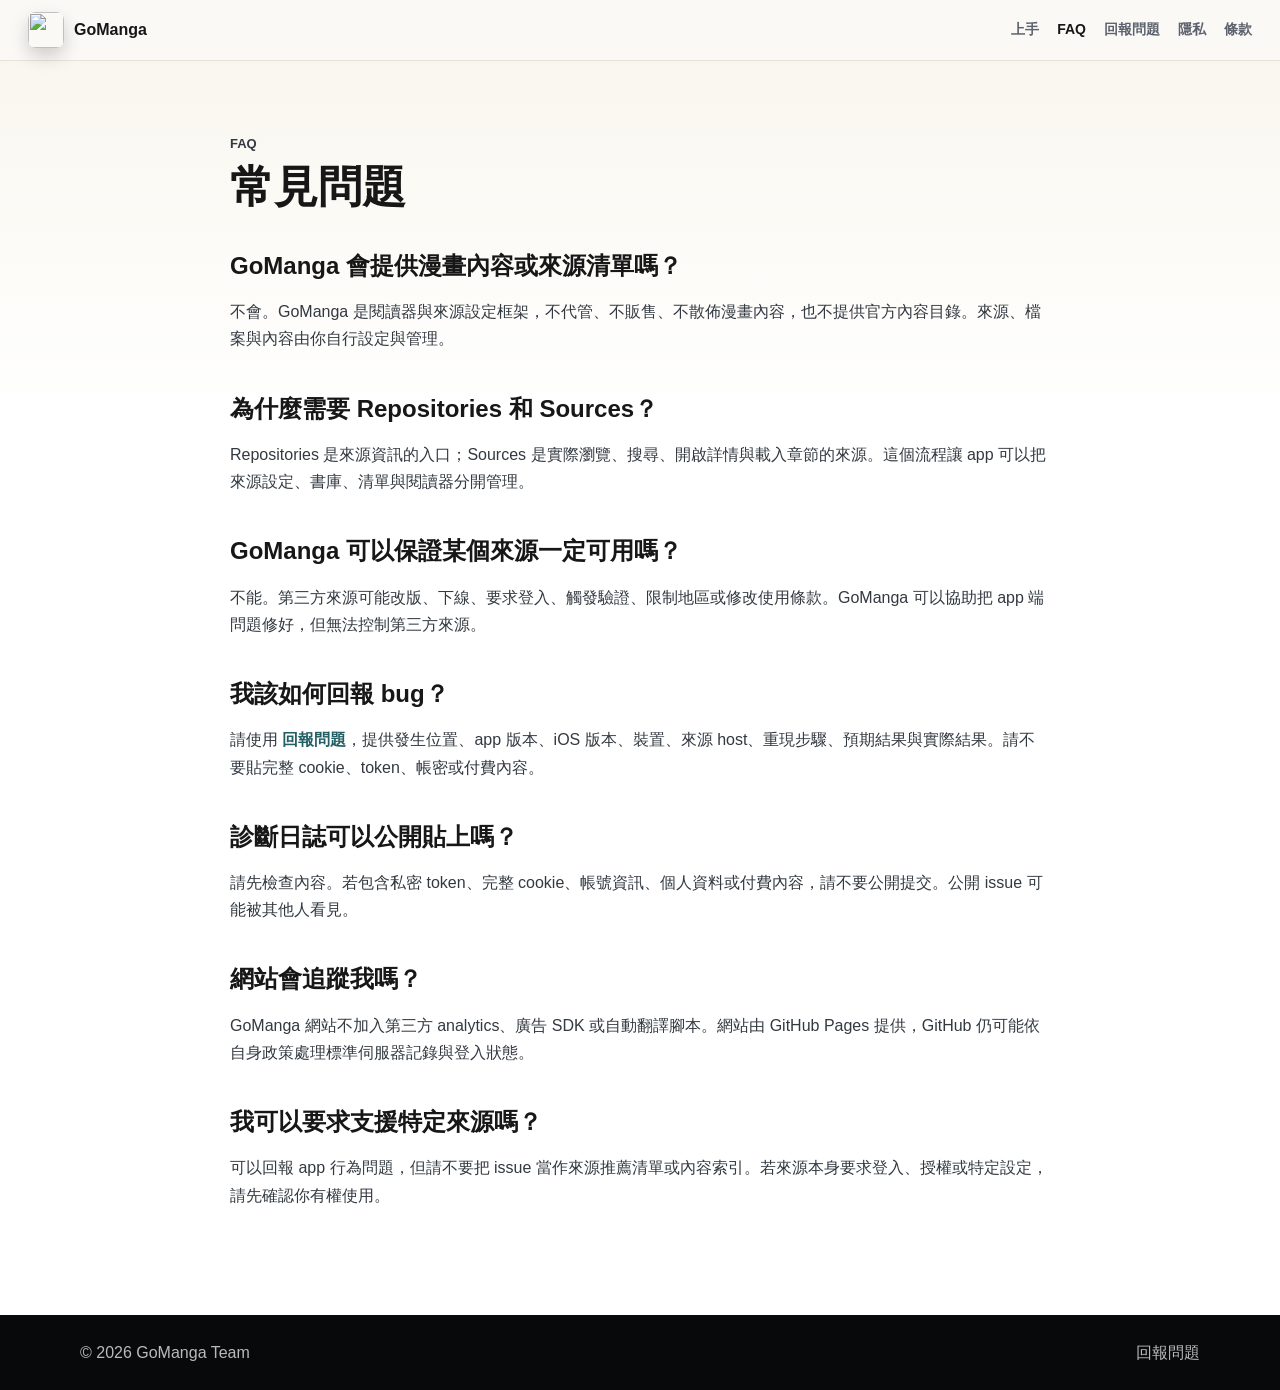
==== faq.html @ 659fbdc1 "Refine website content and support docs" ====
<!doctype html>
<html lang="zh-Hant">
<head>
  <meta charset="utf-8">
  <meta name="viewport" content="width=device-width, initial-scale=1">
  <title>FAQ | GoManga</title>
  <meta name="description" content="GoManga FAQ：來源、內容、資料、支援、GitHub issue 與隱私邊界。">
  <link rel="icon" href="assets/app-icon.png">
  <link rel="stylesheet" href="assets/styles.css">
</head>
<body class="document-page">
  <header class="site-header">
    <a class="brand" href="index.html" aria-label="GoManga 首頁">
      <img src="assets/app-icon.png" alt="" width="36" height="36">
      <span>GoManga</span>
    </a>
    <nav class="nav-links" aria-label="主要導覽">
      <a href="getting-started.html">上手</a>
      <a aria-current="page" href="faq.html">FAQ</a>
      <a href="support.html">回報問題</a>
      <a href="privacy.html">隱私</a>
      <a href="terms.html">條款</a>
    </nav>
  </header>

  <main class="document-shell">
    <p class="section-kicker">FAQ</p>
    <h1>常見問題</h1>

    <section>
      <h2>GoManga 會提供漫畫內容或來源清單嗎？</h2>
      <p>不會。GoManga 是閱讀器與來源設定框架，不代管、不販售、不散佈漫畫內容，也不提供官方內容目錄。來源、檔案與內容由你自行設定與管理。</p>
    </section>

    <section>
      <h2>為什麼需要 Repositories 和 Sources？</h2>
      <p>Repositories 是來源資訊的入口；Sources 是實際瀏覽、搜尋、開啟詳情與載入章節的來源。這個流程讓 app 可以把來源設定、書庫、清單與閱讀器分開管理。</p>
    </section>

    <section>
      <h2>GoManga 可以保證某個來源一定可用嗎？</h2>
      <p>不能。第三方來源可能改版、下線、要求登入、觸發驗證、限制地區或修改使用條款。GoManga 可以協助把 app 端問題修好，但無法控制第三方來源。</p>
    </section>

    <section>
      <h2>我該如何回報 bug？</h2>
      <p>請使用 <a href="support.html">回報問題</a>，提供發生位置、app 版本、iOS 版本、裝置、來源 host、重現步驟、預期結果與實際結果。請不要貼完整 cookie、token、帳密或付費內容。</p>
    </section>

    <section>
      <h2>診斷日誌可以公開貼上嗎？</h2>
      <p>請先檢查內容。若包含私密 token、完整 cookie、帳號資訊、個人資料或付費內容，請不要公開提交。公開 issue 可能被其他人看見。</p>
    </section>

    <section>
      <h2>網站會追蹤我嗎？</h2>
      <p>GoManga 網站不加入第三方 analytics、廣告 SDK 或自動翻譯腳本。網站由 GitHub Pages 提供，GitHub 仍可能依自身政策處理標準伺服器記錄與登入狀態。</p>
    </section>

    <section>
      <h2>我可以要求支援特定來源嗎？</h2>
      <p>可以回報 app 行為問題，但請不要把 issue 當作來源推薦清單或內容索引。若來源本身要求登入、授權或特定設定，請先確認你有權使用。</p>
    </section>
  </main>

  <footer class="site-footer">
    <div class="shell footer-layout">
      <span>© 2026 GoManga Team</span>
      <a href="support.html">回報問題</a>
    </div>
  </footer>
</body>
</html>
---- assets/styles.css ----
:root {
  color-scheme: light dark;
  --ink: #171717;
  --muted: #5c626d;
  --paper: #fbfaf7;
  --surface: #ffffff;
  --line: #dedbd2;
  --brand: #f4bd32;
  --brand-strong: #c89013;
  --accent: #2e6f73;
  --night: #08090b;
  --night-soft: #14171b;
  --night-line: #2a2f36;
  --radius: 8px;
  --shadow: 0 18px 48px rgba(0, 0, 0, 0.16);
  font-family: -apple-system, BlinkMacSystemFont, "Segoe UI", "Noto Sans TC", "PingFang TC", sans-serif;
}

* {
  box-sizing: border-box;
}

html {
  scroll-behavior: smooth;
}

body {
  margin: 0;
  background: var(--paper);
  color: var(--ink);
  font-size: 16px;
  line-height: 1.7;
}

a {
  color: inherit;
  text-decoration: none;
}

a:hover {
  text-decoration: underline;
  text-decoration-thickness: 2px;
  text-underline-offset: 4px;
}

.site-header {
  position: sticky;
  top: 0;
  z-index: 20;
  display: flex;
  align-items: center;
  justify-content: space-between;
  gap: 24px;
  padding: 12px 28px;
  background: rgba(251, 250, 247, 0.86);
  border-bottom: 1px solid rgba(222, 219, 210, 0.75);
  backdrop-filter: blur(18px);
}

.brand {
  display: inline-flex;
  align-items: center;
  gap: 10px;
  font-weight: 800;
}

.brand img {
  border-radius: 8px;
  box-shadow: 0 8px 18px rgba(0, 0, 0, 0.18);
}

.nav-links {
  display: flex;
  align-items: center;
  gap: 18px;
  color: var(--muted);
  font-size: 14px;
  font-weight: 650;
}

.nav-links a[aria-current="page"] {
  color: var(--ink);
}

.hero {
  min-height: 74svh;
  display: grid;
  align-items: center;
  padding: 86px 28px 64px;
  color: #fff;
  background:
    linear-gradient(90deg, rgba(5, 6, 8, 0.92), rgba(5, 6, 8, 0.62) 54%, rgba(5, 6, 8, 0.24)),
    url("demo.png") center / cover no-repeat,
    var(--night);
  border-bottom: 1px solid #252a31;
}

.hero-copy {
  max-width: 760px;
  margin: 0 auto;
  width: min(100%, 1160px);
}

.hero-logo {
  width: min(260px, 68vw);
  height: auto;
  display: block;
  margin-bottom: 26px;
  filter: drop-shadow(0 20px 28px rgba(0, 0, 0, 0.5));
}

.eyebrow,
.section-kicker {
  margin: 0 0 10px;
  color: var(--brand);
  font-size: 13px;
  font-weight: 850;
  text-transform: uppercase;
  letter-spacing: 0;
}

h1,
h2,
h3,
p {
  overflow-wrap: anywhere;
}

h1 {
  margin: 0;
  font-size: 64px;
  line-height: 1.02;
  letter-spacing: 0;
}

h2 {
  margin: 0 0 18px;
  font-size: 34px;
  line-height: 1.18;
  letter-spacing: 0;
}

h3 {
  margin: 0 0 10px;
  font-size: 20px;
  line-height: 1.25;
}

.hero-lede {
  max-width: 660px;
  margin: 20px 0 30px;
  color: rgba(255, 255, 255, 0.86);
  font-size: 20px;
}

.hero-actions {
  display: flex;
  flex-wrap: wrap;
  gap: 12px;
}

.button {
  display: inline-flex;
  align-items: center;
  justify-content: center;
  min-height: 44px;
  padding: 10px 16px;
  border: 1px solid transparent;
  border-radius: var(--radius);
  font-weight: 780;
  text-decoration: none;
}

.button:hover {
  text-decoration: none;
}

.button.primary {
  background: var(--brand);
  color: #1b1200;
}

.button.secondary {
  border-color: rgba(255, 255, 255, 0.34);
  color: #fff;
  background: rgba(255, 255, 255, 0.08);
}

.shell {
  width: min(1120px, calc(100% - 40px));
  margin: 0 auto;
}

.notice-band {
  padding: 18px 0;
  background: #fff7dc;
  border-bottom: 1px solid #e5d496;
}

.notice-layout {
  display: flex;
  align-items: center;
  gap: 18px;
}

.notice-layout strong {
  flex: 0 0 auto;
  color: #4d3500;
}

.notice-layout p {
  margin: 0;
  color: #4d4a3f;
}

.intro-band {
  padding: 56px 0;
  background: var(--night-soft);
  color: #fff;
}

.preview-layout {
  display: grid;
  grid-template-columns: 0.9fr 1.1fr;
  align-items: center;
  gap: 34px;
}

.preview-layout p:not(.section-kicker) {
  color: rgba(255, 255, 255, 0.74);
  margin: 0;
}

.phone-strip {
  display: grid;
  grid-template-columns: repeat(3, 1fr);
  gap: 12px;
}

.phone-strip img {
  width: 100%;
  aspect-ratio: 9 / 19.5;
  object-fit: cover;
  border-radius: var(--radius);
  border: 1px solid rgba(255, 255, 255, 0.14);
  box-shadow: var(--shadow);
}

.section {
  padding: 72px 0;
}

.feature-grid {
  display: grid;
  grid-template-columns: repeat(4, 1fr);
  gap: 14px;
  margin-top: 28px;
}

.feature-card {
  min-height: 260px;
  display: flex;
  flex-direction: column;
  gap: 8px;
  padding: 20px;
  background: var(--surface);
  border: 1px solid var(--line);
  border-radius: var(--radius);
}

.feature-number {
  color: var(--accent);
  font-size: 13px;
  font-weight: 850;
}

.feature-card p {
  margin: 0;
  color: var(--muted);
}

.split-band {
  background: #ece8dd;
}

.split-layout {
  display: grid;
  grid-template-columns: 0.8fr 1.2fr;
  gap: 34px;
}

.link-panel {
  display: grid;
  gap: 10px;
}

.link-panel a {
  display: grid;
  gap: 5px;
  padding: 18px;
  background: rgba(255, 255, 255, 0.7);
  border: 1px solid var(--line);
  border-radius: var(--radius);
}

.link-panel span {
  color: var(--muted);
}

.site-footer {
  padding: 24px 0;
  color: rgba(255, 255, 255, 0.72);
  background: var(--night);
}

.footer-layout {
  display: flex;
  align-items: center;
  justify-content: space-between;
  gap: 16px;
  flex-wrap: wrap;
}

.document-page {
  background:
    linear-gradient(180deg, #f8f5ec, #ffffff 420px);
}

.document-shell {
  width: min(820px, calc(100% - 40px));
  margin: 0 auto;
  padding: 72px 0 90px;
}

.document-shell h1 {
  color: var(--ink);
  font-size: 44px;
}

.document-shell h2 {
  margin-top: 42px;
  font-size: 24px;
}

.document-shell p,
.document-shell li {
  color: #333941;
}

.document-shell a {
  color: #225f64;
  font-weight: 700;
}

.updated {
  margin: 8px 0 34px;
  color: var(--muted);
}

.document-shell ul {
  padding-left: 22px;
}

.center-document {
  min-height: 100svh;
  display: grid;
  align-content: center;
  justify-items: start;
}

.not-found-icon {
  border-radius: 24px;
  box-shadow: var(--shadow);
  margin-bottom: 24px;
}

.support-page {
  background: var(--paper);
}

.support-hero {
  padding: 58px 0;
  color: #fff;
  background:
    linear-gradient(90deg, rgba(5, 6, 8, 0.94), rgba(5, 6, 8, 0.7) 58%, rgba(5, 6, 8, 0.3)),
    url("demo.png") center / cover no-repeat,
    var(--night);
}

.support-hero-layout {
  display: grid;
  grid-template-columns: minmax(0, 1fr) 280px;
  align-items: center;
  gap: 34px;
}

.support-hero h1 {
  font-size: 48px;
}

.support-hero p:not(.section-kicker) {
  max-width: 650px;
  color: rgba(255, 255, 255, 0.82);
  font-size: 18px;
}

.support-hero img {
  width: 100%;
  height: auto;
  filter: drop-shadow(0 18px 26px rgba(0, 0, 0, 0.55));
}

.issue-layout {
  display: grid;
  grid-template-columns: minmax(0, 1.4fr) minmax(280px, 0.6fr);
  gap: 24px;
  align-items: start;
}

.issue-form {
  display: grid;
  gap: 18px;
  padding: 24px;
  background: var(--surface);
  border: 1px solid var(--line);
  border-radius: var(--radius);
}

.form-heading h2 {
  margin-bottom: 0;
}

label {
  display: grid;
  gap: 7px;
  font-weight: 750;
}

input,
select,
textarea {
  width: 100%;
  border: 1px solid #cfc9bc;
  border-radius: var(--radius);
  background: #fff;
  color: var(--ink);
  font: inherit;
  line-height: 1.45;
  padding: 11px 12px;
}

textarea {
  min-height: 110px;
  resize: vertical;
}

input:focus,
select:focus,
textarea:focus {
  outline: 3px solid rgba(244, 189, 50, 0.34);
  border-color: var(--brand-strong);
}

.field-row {
  display: grid;
  grid-template-columns: 1fr 1fr;
  gap: 14px;
}

.checkbox-line {
  display: flex;
  align-items: flex-start;
  gap: 10px;
  color: var(--muted);
  font-weight: 650;
}

.checkbox-line input {
  width: 18px;
  height: 18px;
  margin-top: 4px;
  accent-color: var(--brand-strong);
}

.actions {
  display: flex;
  flex-wrap: wrap;
  gap: 12px;
}

.button.neutral {
  background: #f4f0e7;
  border-color: var(--line);
  color: var(--ink);
}

.side-panel {
  display: grid;
  gap: 18px;
  position: sticky;
  top: 86px;
}

.side-panel img {
  width: 100%;
  aspect-ratio: 9 / 19.5;
  object-fit: cover;
  border-radius: var(--radius);
  border: 1px solid var(--line);
  box-shadow: var(--shadow);
}

.side-panel ul {
  margin: 0;
  padding-left: 22px;
  color: var(--muted);
}

.preview-section {
  background: #ece8dd;
}

.preview-section .preview-layout p:not(.section-kicker) {
  color: var(--muted);
}

.issue-preview {
  min-height: 320px;
  max-height: 560px;
  overflow: auto;
  margin: 0;
  padding: 18px;
  background: #12161b;
  color: #f7f3e7;
  border-radius: var(--radius);
  border: 1px solid #2b3038;
  white-space: pre-wrap;
  font: 14px/1.6 ui-monospace, SFMono-Regular, Menlo, Consolas, monospace;
}

@media (prefers-color-scheme: dark) {
  body,
  .document-page,
  .support-page {
    background: #0d0f12;
    color: #f4f1e8;
  }

  .site-header {
    background: rgba(13, 15, 18, 0.86);
    border-bottom-color: var(--night-line);
  }

  .nav-links a[aria-current="page"],
  .document-shell h1 {
    color: #fff;
  }

  .notice-band {
    background: #1d1b12;
    border-bottom-color: #3b3317;
  }

  .notice-layout strong {
    color: var(--brand);
  }

  .notice-layout p {
    color: #d8d0ba;
  }

  .feature-card,
  .link-panel a,
  .issue-form {
    background: #15191e;
    border-color: var(--night-line);
  }

  input,
  select,
  textarea {
    background: #0e1116;
    border-color: #363d47;
    color: #f5f1e8;
  }

  .button.neutral {
    background: #1d232b;
    border-color: #343a43;
    color: #f5f1e8;
  }

  .split-band,
  .preview-section {
    background: #111419;
  }

  .document-shell p,
  .document-shell li,
  .feature-card p,
  .link-panel span,
  .side-panel ul,
  .checkbox-line {
    color: #c9ced6;
  }
}

@media (max-width: 900px) {
  .site-header {
    position: static;
    align-items: flex-start;
    flex-direction: column;
  }

  .nav-links {
    width: 100%;
    overflow-x: auto;
    padding-bottom: 4px;
  }

  h1 {
    font-size: 46px;
  }

  h2 {
    font-size: 28px;
  }

  .notice-layout,
  .preview-layout,
  .split-layout,
  .support-hero-layout,
  .issue-layout {
    grid-template-columns: 1fr;
  }

  .feature-grid {
    grid-template-columns: repeat(2, 1fr);
  }
  .notice-layout {
    align-items: flex-start;
  }

  .side-panel {
    position: static;
  }

  .support-hero h1 {
    font-size: 38px;
  }
}

@media (max-width: 700px) {
  .field-row {
    grid-template-columns: 1fr;
  }
}

@media (max-width: 560px) {
  .hero {
    min-height: 70svh;
    padding-top: 54px;
  }

  .hero-lede {
    font-size: 18px;
  }

  .feature-grid,
  .phone-strip {
    grid-template-columns: 1fr;
  }

  .feature-card {
    min-height: auto;
  }

  .document-shell h1 {
    font-size: 34px;
  }

  .issue-form {
    padding: 18px;
  }
}
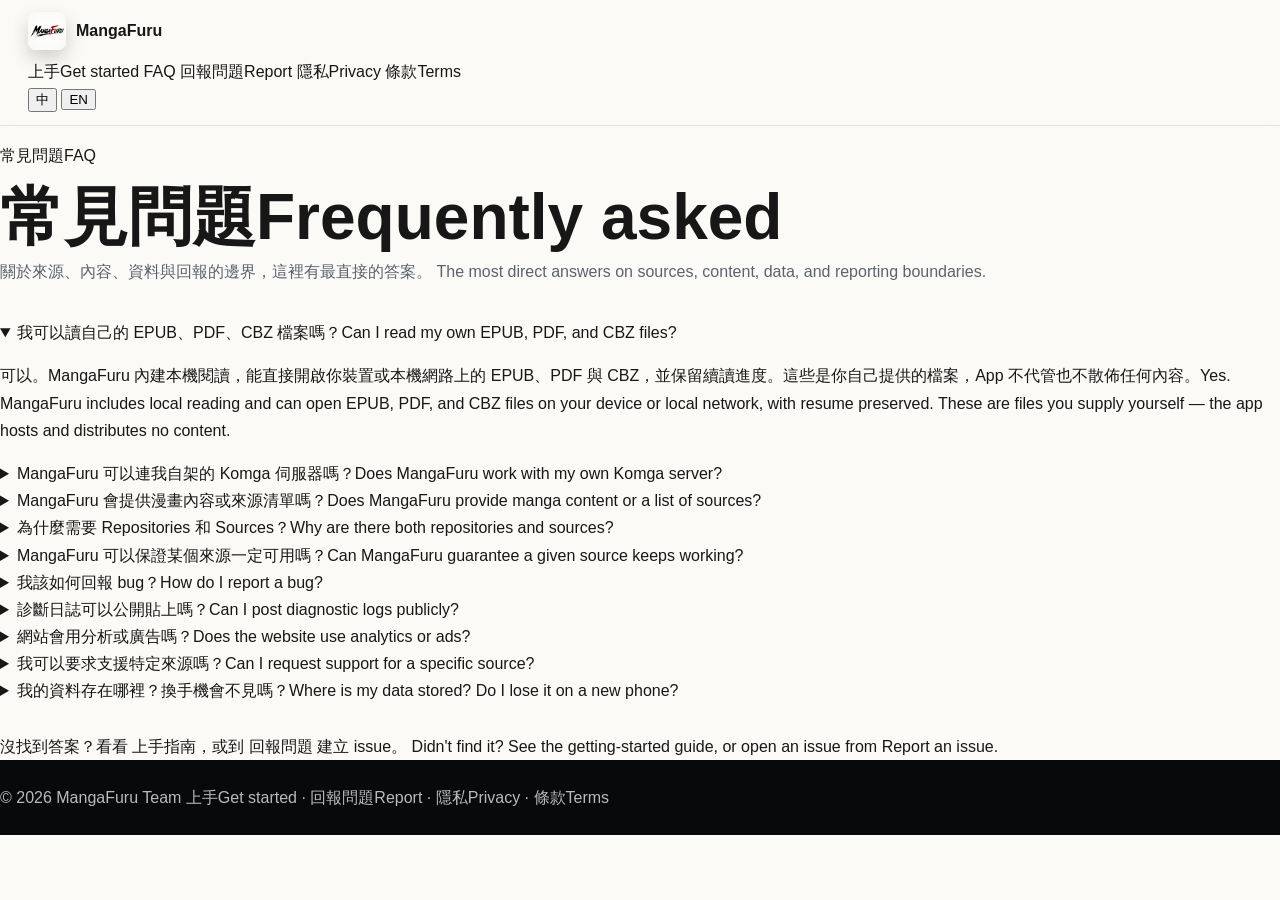
==== commit 0e68d6b0: "Cut over to the MangaFuru account: new logo assets, new domain and repo links The GitHub account was" ====
--- a/faq.html
+++ b/faq.html
@@ -1,73 +1,126 @@
 <!doctype html>
-<html lang="zh-Hant">
+<html lang="zh-Hant"
+  data-title-zh="常見問題 | MangaFuru"
+  data-title-en="FAQ | MangaFuru"
+  data-desc-zh="MangaFuru 常見問題：來源、內容、資料、支援、GitHub issue 與隱私邊界。"
+  data-desc-en="MangaFuru FAQ: sources, content, data, support, GitHub issues, and privacy boundaries.">
 <head>
   <meta charset="utf-8">
   <meta name="viewport" content="width=device-width, initial-scale=1">
-  <title>FAQ | GoManga</title>
-  <meta name="description" content="GoManga FAQ：來源、內容、資料、支援、GitHub issue 與隱私邊界。">
+  <title>常見問題 | MangaFuru</title>
+  <meta name="description" content="MangaFuru 常見問題：來源、內容、資料、支援、GitHub issue 與隱私邊界。">
+  <meta property="og:title" content="MangaFuru FAQ">
+  <meta property="og:image" content="assets/social-mangafuru.png">
+  <meta name="theme-color" content="#0a0a0c">
   <link rel="icon" href="assets/app-icon.png">
   <link rel="stylesheet" href="assets/styles.css">
 </head>
-<body class="document-page">
+<body class="doc-page">
   <header class="site-header">
-    <a class="brand" href="index.html" aria-label="GoManga 首頁">
-      <img src="assets/app-icon.png" alt="" width="36" height="36">
-      <span>GoManga</span>
-    </a>
-    <nav class="nav-links" aria-label="主要導覽">
-      <a href="getting-started.html">上手</a>
-      <a aria-current="page" href="faq.html">FAQ</a>
-      <a href="support.html">回報問題</a>
-      <a href="privacy.html">隱私</a>
-      <a href="terms.html">條款</a>
-    </nav>
+    <div class="wrap header-inner">
+      <a class="brand" href="index.html" aria-label="MangaFuru">
+        <img src="assets/app-icon.png" alt="" width="38" height="38">
+        <span>MangaFuru</span>
+      </a>
+      <nav class="nav" aria-label="Primary">
+        <a href="getting-started.html"><span data-t="zh">上手</span><span data-t="en">Get started</span></a>
+        <a aria-current="page" href="faq.html">FAQ</a>
+        <a href="support.html"><span data-t="zh">回報問題</span><span data-t="en">Report</span></a>
+        <a href="privacy.html"><span data-t="zh">隱私</span><span data-t="en">Privacy</span></a>
+        <a href="terms.html"><span data-t="zh">條款</span><span data-t="en">Terms</span></a>
+      </nav>
+      <div class="lang-toggle" role="group" aria-label="Language / 語言">
+        <button type="button" data-lang-btn="zh" aria-pressed="true">中</button>
+        <button type="button" data-lang-btn="en" aria-pressed="false">EN</button>
+      </div>
+    </div>
   </header>
 
-  <main class="document-shell">
-    <p class="section-kicker">FAQ</p>
-    <h1>常見問題</h1>
+  <section class="doc-hero">
+    <div class="hero-speed" aria-hidden="true"></div>
+    <div class="doc-shell">
+      <p class="kicker"><span data-t="zh">常見問題</span><span data-t="en">FAQ</span></p>
+      <h1 class="doc-title"><span data-t="zh">常見問題</span><span data-t="en">Frequently asked</span></h1>
+      <p class="updated">
+        <span data-t="zh">關於來源、內容、資料與回報的邊界，這裡有最直接的答案。</span>
+        <span data-t="en">The most direct answers on sources, content, data, and reporting boundaries.</span>
+      </p>
+    </div>
+  </section>
 
-    <section>
-      <h2>GoManga 會提供漫畫內容或來源清單嗎？</h2>
-      <p>不會。GoManga 是閱讀器與來源設定框架，不代管、不販售、不散佈漫畫內容，也不提供官方內容目錄。來源、檔案與內容由你自行設定與管理。</p>
-    </section>
+  <main class="doc-shell doc-body">
+    <div class="faq-list">
+      <details class="faq-item" open>
+        <summary><span data-t="zh">我可以讀自己的 EPUB、PDF、CBZ 檔案嗎？</span><span data-t="en">Can I read my own EPUB, PDF, and CBZ files?</span></summary>
+        <div class="faq-body"><p><span data-t="zh">可以。MangaFuru 內建本機閱讀，能直接開啟你裝置或本機網路上的 EPUB、PDF 與 CBZ，並保留續讀進度。這些是你自己提供的檔案，App 不代管也不散佈任何內容。</span><span data-t="en">Yes. MangaFuru includes local reading and can open EPUB, PDF, and CBZ files on your device or local network, with resume preserved. These are files you supply yourself — the app hosts and distributes no content.</span></p></div>
+      </details>
 
-    <section>
-      <h2>為什麼需要 Repositories 和 Sources？</h2>
-      <p>Repositories 是來源資訊的入口；Sources 是實際瀏覽、搜尋、開啟詳情與載入章節的來源。這個流程讓 app 可以把來源設定、書庫、清單與閱讀器分開管理。</p>
-    </section>
+      <details class="faq-item">
+        <summary><span data-t="zh">MangaFuru 可以連我自架的 Komga 伺服器嗎？</span><span data-t="en">Does MangaFuru work with my own Komga server?</span></summary>
+        <div class="faq-body"><p><span data-t="zh">可以。MangaFuru 能連到你自行架設的 Komga 伺服器，閱讀你整理在上面的書庫。Komga 由你自己部署與管理，MangaFuru 僅作為讀取端，不託管你的伺服器或內容。</span><span data-t="en">Yes. MangaFuru can connect to a Komga server you host yourself and read the library you organized there. You deploy and manage Komga; MangaFuru acts only as the reader and hosts neither your server nor its content.</span></p></div>
+      </details>
 
-    <section>
-      <h2>GoManga 可以保證某個來源一定可用嗎？</h2>
-      <p>不能。第三方來源可能改版、下線、要求登入、觸發驗證、限制地區或修改使用條款。GoManga 可以協助把 app 端問題修好，但無法控制第三方來源。</p>
-    </section>
+      <details class="faq-item">
+        <summary><span data-t="zh">MangaFuru 會提供漫畫內容或來源清單嗎？</span><span data-t="en">Does MangaFuru provide manga content or a list of sources?</span></summary>
+        <div class="faq-body"><p><span data-t="zh">不會。MangaFuru 是閱讀器與來源設定框架，不代管、不販售、不散佈漫畫內容，也不提供官方內容目錄。來源、檔案與內容由你自行設定與管理。</span><span data-t="en">No. MangaFuru is a reader and a source-configuration framework. It does not host, sell, or distribute manga content, and ships no official catalog. Sources, files, and content are yours to configure and manage.</span></p></div>
+      </details>
 
-    <section>
-      <h2>我該如何回報 bug？</h2>
-      <p>請使用 <a href="support.html">回報問題</a>，提供發生位置、app 版本、iOS 版本、裝置、來源 host、重現步驟、預期結果與實際結果。請不要貼完整 cookie、token、帳密或付費內容。</p>
-    </section>
+      <details class="faq-item">
+        <summary><span data-t="zh">為什麼需要 Repositories 和 Sources？</span><span data-t="en">Why are there both repositories and sources?</span></summary>
+        <div class="faq-body"><p><span data-t="zh">Repositories 是來源資訊的入口；Sources 是實際瀏覽、搜尋、開啟詳情與載入章節的來源。這個流程讓 App 可以把來源設定、書庫、清單與閱讀器分開管理。</span><span data-t="en">A repository is the entry point for source information; a source is what actually browses, searches, opens details, and loads chapters. Splitting them lets the app manage source setup, library, lists, and the reader separately.</span></p></div>
+      </details>
 
-    <section>
-      <h2>診斷日誌可以公開貼上嗎？</h2>
-      <p>請先檢查內容。若包含私密 token、完整 cookie、帳號資訊、個人資料或付費內容，請不要公開提交。公開 issue 可能被其他人看見。</p>
-    </section>
+      <details class="faq-item">
+        <summary><span data-t="zh">MangaFuru 可以保證某個來源一定可用嗎？</span><span data-t="en">Can MangaFuru guarantee a given source keeps working?</span></summary>
+        <div class="faq-body"><p><span data-t="zh">不能。第三方來源可能改版、下線、要求登入、觸發驗證、限制地區或修改使用條款。MangaFuru 可以協助把 App 端問題修好，但無法控制第三方來源。</span><span data-t="en">No. Third-party sources can change, go offline, require login, trigger verification, restrict regions, or change their terms. MangaFuru can help fix app-side problems, but it has no control over third-party sources.</span></p></div>
+      </details>
 
-    <section>
-      <h2>網站會追蹤我嗎？</h2>
-      <p>GoManga 網站不加入第三方 analytics、廣告 SDK 或自動翻譯腳本。網站由 GitHub Pages 提供，GitHub 仍可能依自身政策處理標準伺服器記錄與登入狀態。</p>
-    </section>
+      <details class="faq-item">
+        <summary><span data-t="zh">我該如何回報 bug？</span><span data-t="en">How do I report a bug?</span></summary>
+        <div class="faq-body"><p><span data-t="zh">請使用 <a href="support.html">回報問題</a>，提供發生位置、App 版本、iOS 版本、裝置、來源 host、重現步驟、預期結果與實際結果。請不要貼完整 cookie、token、帳密或付費內容。</span><span data-t="en">Use <a href="support.html">Report an issue</a>, with the area, app version, iOS version, device, source host, steps to reproduce, expected result, and actual result. Do not paste full cookies, tokens, credentials, or paid content.</span></p></div>
+      </details>
 
-    <section>
-      <h2>我可以要求支援特定來源嗎？</h2>
-      <p>可以回報 app 行為問題，但請不要把 issue 當作來源推薦清單或內容索引。若來源本身要求登入、授權或特定設定，請先確認你有權使用。</p>
-    </section>
+      <details class="faq-item">
+        <summary><span data-t="zh">診斷日誌可以公開貼上嗎？</span><span data-t="en">Can I post diagnostic logs publicly?</span></summary>
+        <div class="faq-body"><p><span data-t="zh">請先檢查內容。若包含私密 token、完整 cookie、帳號資訊、個人資料或付費內容，請不要公開提交。公開 issue 可能被其他人看見。</span><span data-t="en">Review them first. If they contain private tokens, full cookies, account details, personal data, or paid content, do not post them publicly. Public issues can be seen by anyone.</span></p></div>
+      </details>
+
+      <details class="faq-item">
+        <summary><span data-t="zh">網站會用分析或廣告嗎？</span><span data-t="en">Does the website use analytics or ads?</span></summary>
+        <div class="faq-body"><p><span data-t="zh">網站可能使用網站分析（例如 Google Analytics）並顯示廣告（例如 Google 廣告），這類第三方服務可能設定 Cookie 或收集使用資料。在需要事前同意的地區，我們會於啟用前提供 Cookie 同意機制。詳情請見<a href="privacy.html">隱私權政策</a>。網站由 GitHub Pages 提供，GitHub 仍可能依自身政策處理標準伺服器記錄與登入狀態。應用程式內的書庫與閱讀資料則主要保存在你的裝置上。</span><span data-t="en">The website may use web analytics (such as Google Analytics) and display ads (such as Google advertising); these third-party services may set cookies or collect usage data. Where prior consent is required, we'll present a cookie-consent prompt before enabling them — see the <a href="privacy.html">Privacy Policy</a> for details. The site is served from GitHub Pages, and GitHub may still process standard server logs and login state under its own policies. Your in-app library and reading data stay mainly on your device.</span></p></div>
+      </details>
+
+      <details class="faq-item">
+        <summary><span data-t="zh">我可以要求支援特定來源嗎？</span><span data-t="en">Can I request support for a specific source?</span></summary>
+        <div class="faq-body"><p><span data-t="zh">可以回報 App 行為問題，但請不要把 issue 當作來源推薦清單或內容索引。若來源本身要求登入、授權或特定設定，請先確認你有權使用。</span><span data-t="en">You can report app-behavior problems, but please don't use issues as a source-recommendation list or content index. If a source requires login, authorization, or specific setup, confirm you have the right to use it first.</span></p></div>
+      </details>
+
+      <details class="faq-item">
+        <summary><span data-t="zh">我的資料存在哪裡？換手機會不見嗎？</span><span data-t="en">Where is my data stored? Do I lose it on a new phone?</span></summary>
+        <div class="faq-body"><p><span data-t="zh">書庫、進度、清單與偏好主要保存在你的裝置上，沒有 MangaFuru 帳號系統。請自行備份重要設定；重裝、換機或系統異常都可能造成本機資料變動或遺失。</span><span data-t="en">Your library, progress, lists, and preferences live mainly on your device — there is no MangaFuru account. Back up anything important yourself; reinstalling, switching devices, or system issues can change or lose local data.</span></p></div>
+      </details>
+    </div>
+
+    <div class="doc-note" style="margin-top:28px">
+      <span data-t="zh">沒找到答案？看看 <a href="getting-started.html">上手指南</a>，或到 <a href="support.html">回報問題</a> 建立 issue。</span>
+      <span data-t="en">Didn't find it? See the <a href="getting-started.html">getting-started guide</a>, or open an issue from <a href="support.html">Report an issue</a>.</span>
+    </div>
   </main>
 
   <footer class="site-footer">
-    <div class="shell footer-layout">
-      <span>© 2026 GoManga Team</span>
-      <a href="support.html">回報問題</a>
+    <div class="wrap">
+      <div class="footer-bottom" style="border-top:0">
+        <span>© 2026 MangaFuru Team</span>
+        <span>
+          <a href="getting-started.html"><span data-t="zh">上手</span><span data-t="en">Get started</span></a> ·
+          <a href="support.html"><span data-t="zh">回報問題</span><span data-t="en">Report</span></a> ·
+          <a href="privacy.html"><span data-t="zh">隱私</span><span data-t="en">Privacy</span></a> ·
+          <a href="terms.html"><span data-t="zh">條款</span><span data-t="en">Terms</span></a>
+        </span>
+      </div>
     </div>
   </footer>
+
+  <script src="assets/lang.js"></script>
 </body>
 </html>
